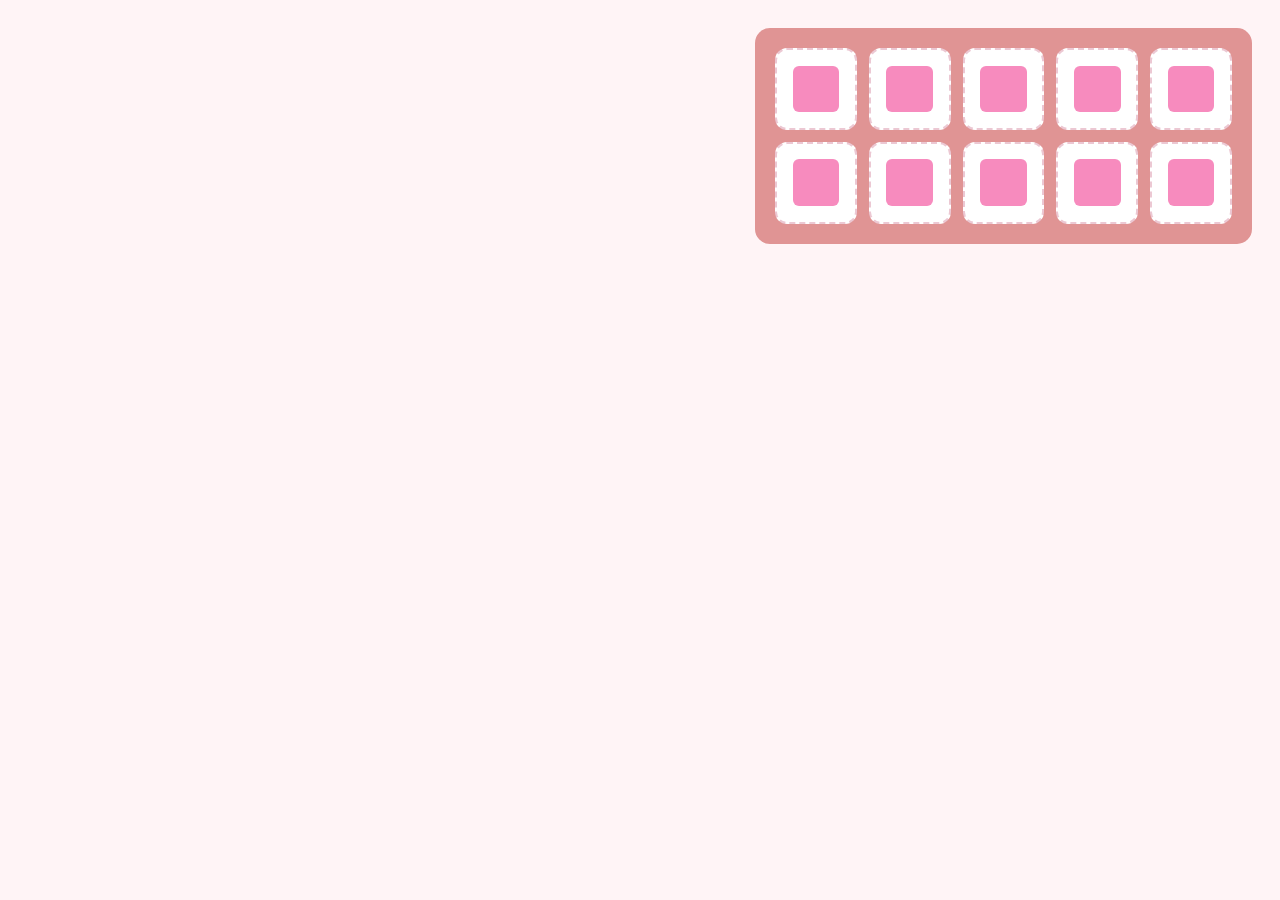
==== decorate.html @ acda9f18 "created a new HTML page for the user to view the saved photo and decorate. Added redirection to deco" ====
<!DOCTYPE html>
<html lang="en">
<head>
    <meta charset="UTF-8">
    <meta name="viewport" content="width=device-width", initial-scale="1.0">
    <title>Decorate Your Image</title>
    <link rel="stylesheet" href="decorate.css">
</head>

<body>
    <div class="decorate-page">
        <div class="photo-stage">
            <img id="finalPhoto" class="polaroid-photo"/>
        </div>

        <div class="stickerTray">
            <div class="stickerGrid">
                <div class="sticker-slot">
                    <div class="sticker-placeholder">
                    </div>
                </div>

                <div class="sticker-slot">
                    <div class="sticker-placeholder">
                    </div>
                </div>

                <div class="sticker-slot">
                    <div class="sticker-placeholder">
                    </div>
                </div>

                <div class="sticker-slot">
                    <div class="sticker-placeholder">
                    </div>
                </div>

                <div class="sticker-slot">
                    <div class="sticker-placeholder">
                    </div>
                </div>

                <div class="sticker-slot">
                    <div class="sticker-placeholder">
                    </div>
                </div>

                <div class="sticker-slot">
                    <div class="sticker-placeholder">
                    </div>
                </div>

                <div class="sticker-slot">
                    <div class="sticker-placeholder">
                    </div>
                </div>

                <div class="sticker-slot">
                    <div class="sticker-placeholder">
                    </div>
                </div>

                <div class="sticker-slot">
                    <div class="sticker-placeholder">
                    </div>
                </div>

            </div>
        </div>
        
    </div>
</body>

</html>
---- decorate.css ----
/*CSS for decorate page*/
body {
    background-color: #fff4f6;
}

.decorate-page {
    display: flex;
    flex-wrap: wrap;
    justify-content: center;
    align-items: flex-start;
    gap: 30px;
    padding: 20px;
}

.photo-stage {
    flex: 1 1 350px;
    display: flex;
    justify-content: center;
}

.stickerTray {
    flex: 1 1 150px;
    background-image: radial-gradient(circle, #f1cccc 1 px, transparent 1 px);
    background-size: 16px 16px;
    background-color: #e09494;
    border-radius: 15px;
    padding: 20px;
    box-sizing: border-box;
}

.stickerGrid {
    display: grid;
    grid-template-columns: repeat(auto-fill, minmax(80px, 1fr));
    gap: 12px;
}

.sticker-slot {
    background-color: #ffffff;
    border: 2px dashed #ecc8d3;
    border-radius: 12px;
    aspect-ratio: 1 / 1;
    display: flex;
    align-items: center;
    justify-content: center;
    cursor: pointer;
    transition: transform 0.16s  ease;
}

.sticker-slot:hover {
    transform: scale(1.05);
}

.sticker-placeholder {
    width: 60%;
    height: 60%;
    background-color: #f78bbe;
    border-radius: 6px;
}
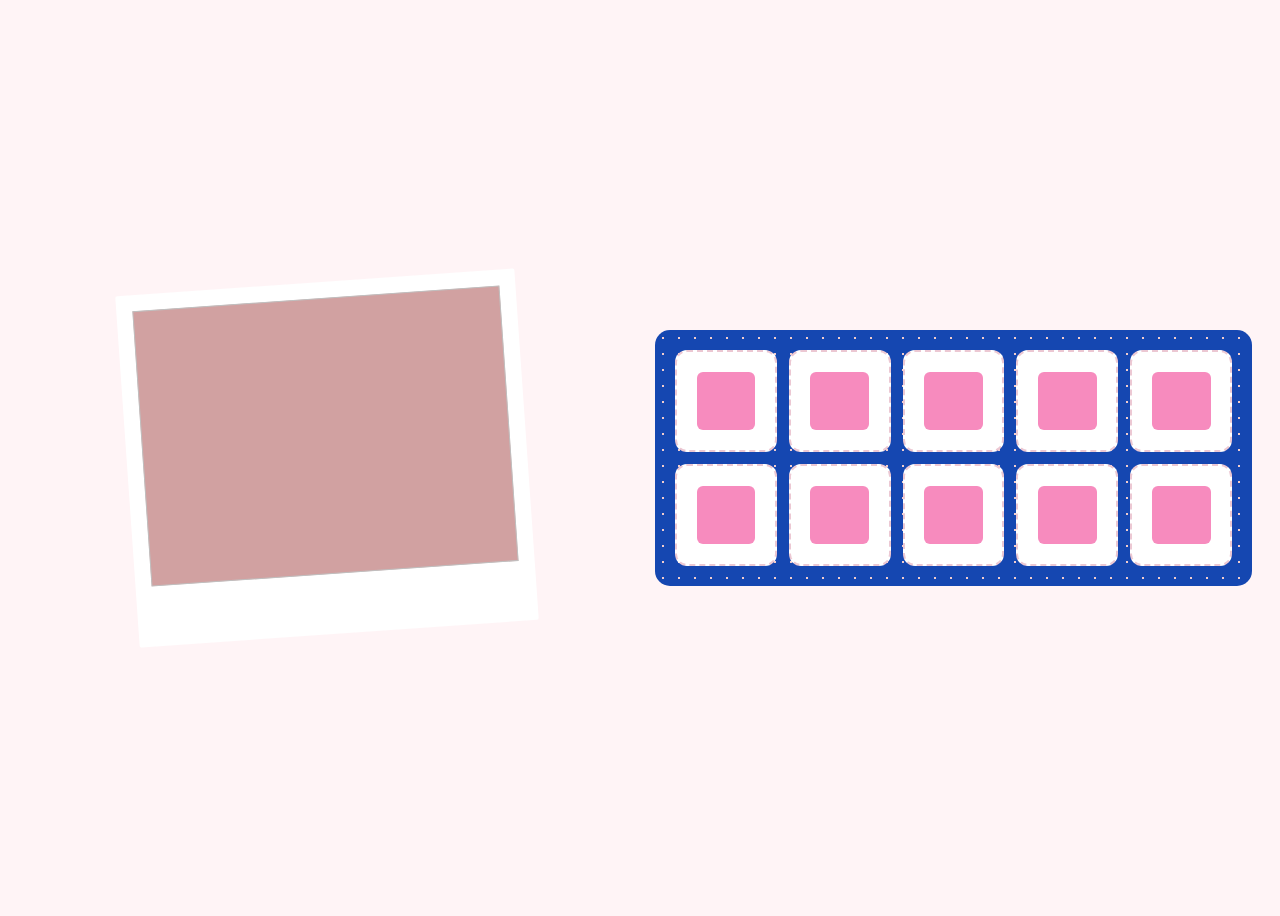
==== commit b5292378: "changed structure" ====
--- a/decorate.html
+++ b/decorate.html
@@ -10,7 +10,9 @@
 <body>
     <div class="decorate-page">
         <div class="photo-stage">
-            <img id="finalPhoto" class="polaroid-photo"/>
+            <div class="polaroid-frame">
+                <img id="finalPhoto" class="polaroid-photo"/>
+            </div>
         </div>
 
         <div class="stickerTray">
@@ -71,4 +73,6 @@
     </div>
 </body>
 
+<script src="decorate.js"></script>
+
 </html>
--- a/decorate.css
+++ b/decorate.css
@@ -7,22 +7,24 @@
     display: flex;
     flex-wrap: wrap;
     justify-content: center;
-    align-items: flex-start;
+    align-items: center;
     gap: 30px;
     padding: 20px;
+    min-height: 100vh;
+    box-sizing: border-box;
 }
 
 .photo-stage {
-    flex: 1 1 350px;
+    flex: 1 1 400px;
     display: flex;
     justify-content: center;
 }
 
 .stickerTray {
-    flex: 1 1 150px;
-    background-image: radial-gradient(circle, #f1cccc 1 px, transparent 1 px);
+    flex: 1 1 400px;
+    background-image: radial-gradient(circle, #f1cccc 1px, transparent 1px);
     background-size: 16px 16px;
-    background-color: #e09494;
+    background-color: #1547b1;
     border-radius: 15px;
     padding: 20px;
     box-sizing: border-box;
@@ -30,7 +32,7 @@
 
 .stickerGrid {
     display: grid;
-    grid-template-columns: repeat(auto-fill, minmax(80px, 1fr));
+    grid-template-columns: repeat(5, 1fr);
     gap: 12px;
 }
 
@@ -55,4 +57,38 @@
     height: 60%;
     background-color: #f78bbe;
     border-radius: 6px;
+}
+
+.polaroid-frame {
+    background-color: #ffffff;
+    padding: 16px 16px 60px 16px;
+    box-shadow: 0 12px 25px rgba(0, 0, 0, 0,25);
+    border-radius: 2px;
+    transform: rotate(-4deg);
+    max-width: 400px;
+    width: 100%;
+    box-sizing: border-box;
+
+    opacity: 0;
+    animation: fadeInPhoto 1s ease forwards;
+}
+
+@keyframes fadeInPhoto {
+    0% {
+        opacity: 0;
+        transform: rotate(-4deg) translateY(20px);
+    }
+
+    100% {
+        opacity: 1;
+        transform: rotate(-4deg) translateY(0);
+    }
+}
+
+.polaroid-photo {
+    width: 100%;
+    max-width: 400px;
+    display: block;
+    aspect-ratio: 4 / 3;
+    background-color: #d1a1a1;
 }
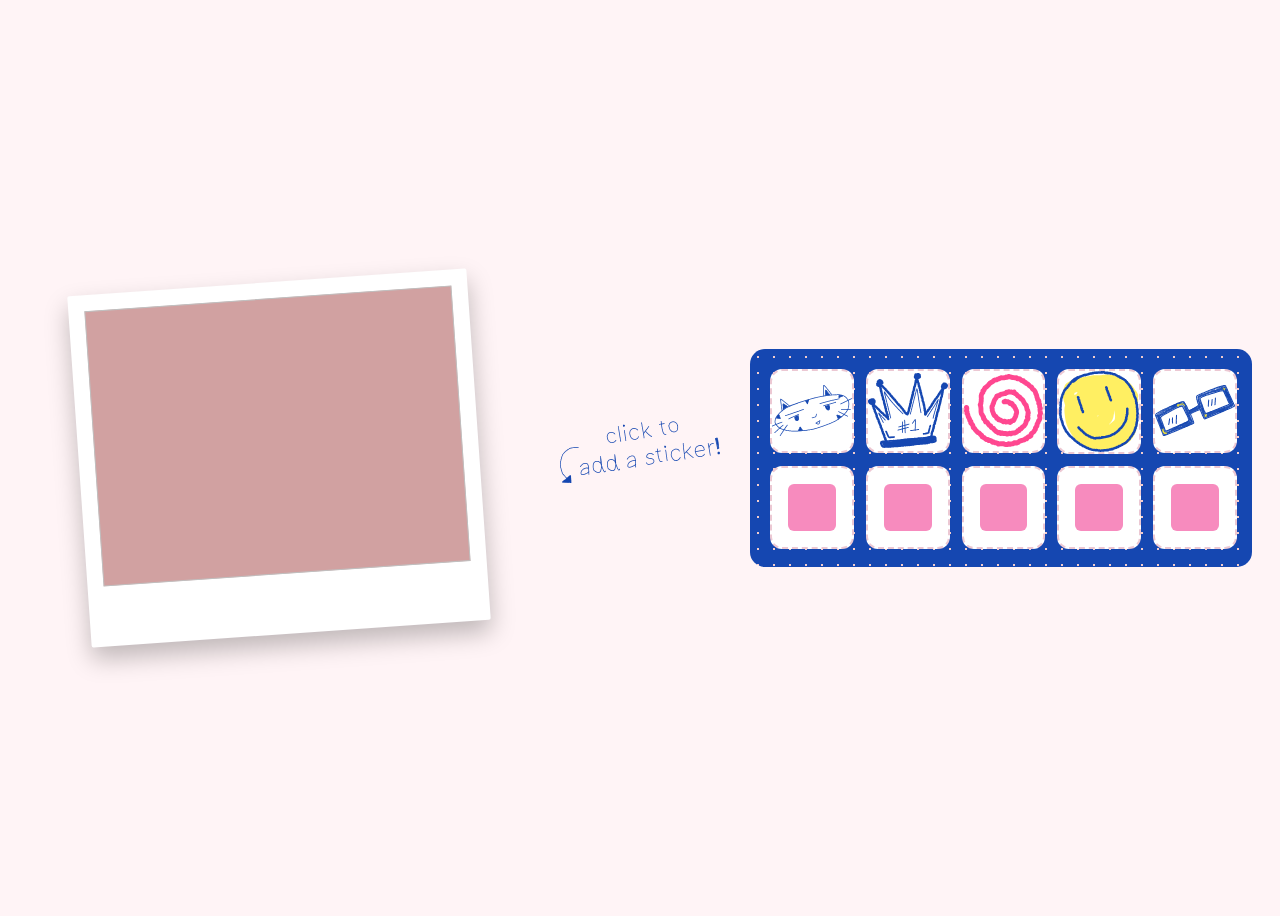
==== commit e1b33e95: "fixed text" ====
--- a/decorate.html
+++ b/decorate.html
@@ -15,11 +15,29 @@
             </div>
         </div>
 
+        <img src="Assets/click-to-add-sticker-btn.svg" alt="Click to Add Sticker!" class="tray-label"/>
+
         <div class="stickerTray">
+
             <div class="stickerGrid">
                 <div class="sticker-slot">
-                    <div class="sticker-placeholder">
-                    </div>
+                    <img src="Assets/Stickers/cat-sticker.svg" alt="Cat Sticker" class="sticker-icon"/>
+                </div>
+
+                <div class="sticker-slot">
+                    <img src="Assets/Stickers/doodle-crown-sticker.svg" alt="Crown Doodle Sticker" class="sticker-icon"/>
+                </div>
+
+                <div class="sticker-slot">
+                    <img src="Assets/Stickers/spiral-doodle-sticker.svg" alt="Spiral Doodle Sticker" class="sticker-icon"/>
+                </div>
+
+                <div class="sticker-slot">
+                    <img src="Assets/Stickers/smiley-sticker.svg" alt="Smiley Sticker" class="sticker-icon"/>
+                </div>
+
+                <div class="sticker-slot">
+                    <img src="Assets/Stickers/glasses-sticker.svg" alt="Glasses Sticker" class="sticker-icon"/>
                 </div>
 
                 <div class="sticker-slot">
@@ -47,28 +65,10 @@
                     </div>
                 </div>
 
-                <div class="sticker-slot">
-                    <div class="sticker-placeholder">
-                    </div>
-                </div>
-
-                <div class="sticker-slot">
-                    <div class="sticker-placeholder">
-                    </div>
-                </div>
-
-                <div class="sticker-slot">
-                    <div class="sticker-placeholder">
-                    </div>
-                </div>
-
-                <div class="sticker-slot">
-                    <div class="sticker-placeholder">
-                    </div>
-                </div>
-
+                
             </div>
         </div>
+    </div>
         
     </div>
 </body>
--- a/decorate.css
+++ b/decorate.css
@@ -20,8 +20,15 @@
     justify-content: center;
 }
 
+.tray-label {
+    width: 160px;
+    height: auto;
+    margin-bottom: 12px;
+    display: flex;
+}
+
 .stickerTray {
-    flex: 1 1 400px;
+    flex: 1 1 400px; 
     background-image: radial-gradient(circle, #f1cccc 1px, transparent 1px);
     background-size: 16px 16px;
     background-color: #1547b1;
@@ -62,7 +69,7 @@
 .polaroid-frame {
     background-color: #ffffff;
     padding: 16px 16px 60px 16px;
-    box-shadow: 0 12px 25px rgba(0, 0, 0, 0,25);
+    box-shadow: 0 12px 25px rgba(0, 0, 0, 0.25);
     border-radius: 2px;
     transform: rotate(-4deg);
     max-width: 400px;
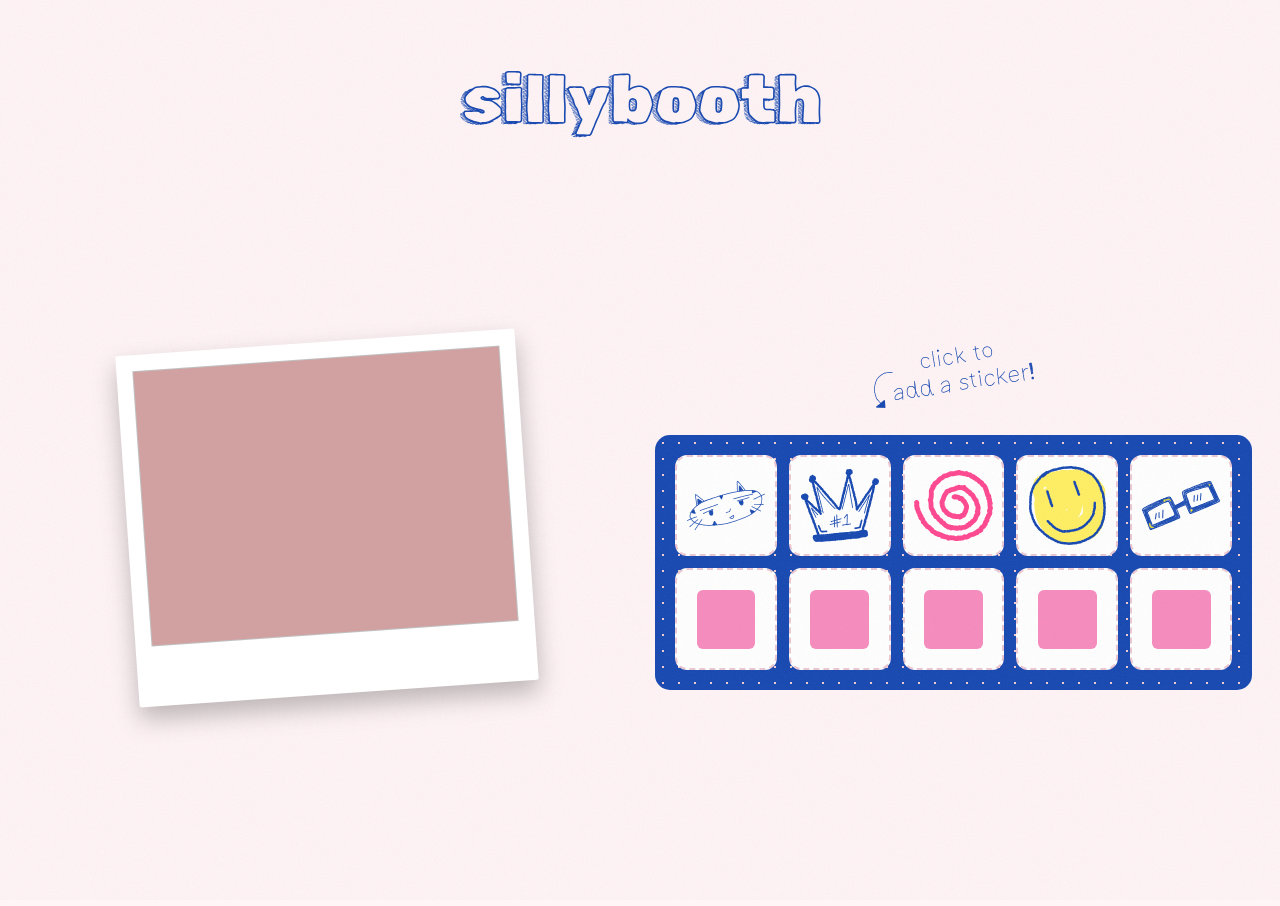
==== commit e975f307: "added background" ====
--- a/decorate.html
+++ b/decorate.html
@@ -8,6 +8,11 @@
 </head>
 
 <body>
+    <header class="app-header">
+        <!--logo display-->
+        <img src="Assets/sillybooth.svg" alt="sillybooth-logo" class="site-logo"/>
+    </header>
+
     <div class="decorate-page">
         <div class="photo-stage">
             <div class="polaroid-frame">
@@ -15,7 +20,8 @@
             </div>
         </div>
 
-        <img src="Assets/click-to-add-sticker-btn.svg" alt="Click to Add Sticker!" class="tray-label"/>
+        <div class="sticker-tray-column">
+            <img src="Assets/click-to-add-sticker-btn.svg" alt="Click to Add Sticker!" class="tray-label"/>
 
         <div class="stickerTray">
 
@@ -68,6 +74,8 @@
                 
             </div>
         </div>
+        </div>
+         
     </div>
         
     </div>
--- a/decorate.css
+++ b/decorate.css
@@ -1,6 +1,27 @@
 /*CSS for decorate page*/
 body {
     background-color: #fff4f6;
+    position: relative;
+}
+
+body::before {
+    content: "";
+    position: fixed;
+    top: 0;
+    left: 0;
+    width: 100%;
+    height: 100%;
+    pointer-events: none;
+    opacity: 0.08;
+    background-image: url("data:image/svg+xml,%3Csvg xmlns='http://www.w3.org/2000/svg'%3E%3Cfilter id='noise'%3E%3CfeTurbulence type='fractalNoise' baseFrequency='0.9' numOctaves='4' stitchTiles='stitch'/%3E%3C/filter%3E%3Crect width='100%25' height='100%25' filter='url(%23noise)'/%3E%3C/svg%3E");
+    z-index: 0;
+}
+
+.app-header {
+    display: flex;
+    justify-content: center;
+    padding-top: 5%;
+    flex-shrink: 0;
 }
 
 .decorate-page {
@@ -10,7 +31,7 @@
     align-items: center;
     gap: 30px;
     padding: 20px;
-    min-height: 100vh;
+    min-height: calc(100vh - 140px);
     box-sizing: border-box;
 }
 
@@ -20,21 +41,35 @@
     justify-content: center;
 }
 
+.sticker-tray-column {
+    display: flex;
+    flex-direction: column;
+    align-items: center;
+    flex: 1 1 400px;
+}
+
 .tray-label {
     width: 160px;
     height: auto;
-    margin-bottom: 12px;
+    margin-bottom: 27px;
     display: flex;
 }
 
 .stickerTray {
-    flex: 1 1 400px; 
+    width: 100%;
     background-image: radial-gradient(circle, #f1cccc 1px, transparent 1px);
     background-size: 16px 16px;
     background-color: #1547b1;
     border-radius: 15px;
     padding: 20px;
     box-sizing: border-box;
+}
+
+.sticker-icon {
+    width: 80%;
+    height: 80%;
+    object-fit: contain;
+    display: block;
 }
 
 .stickerGrid {
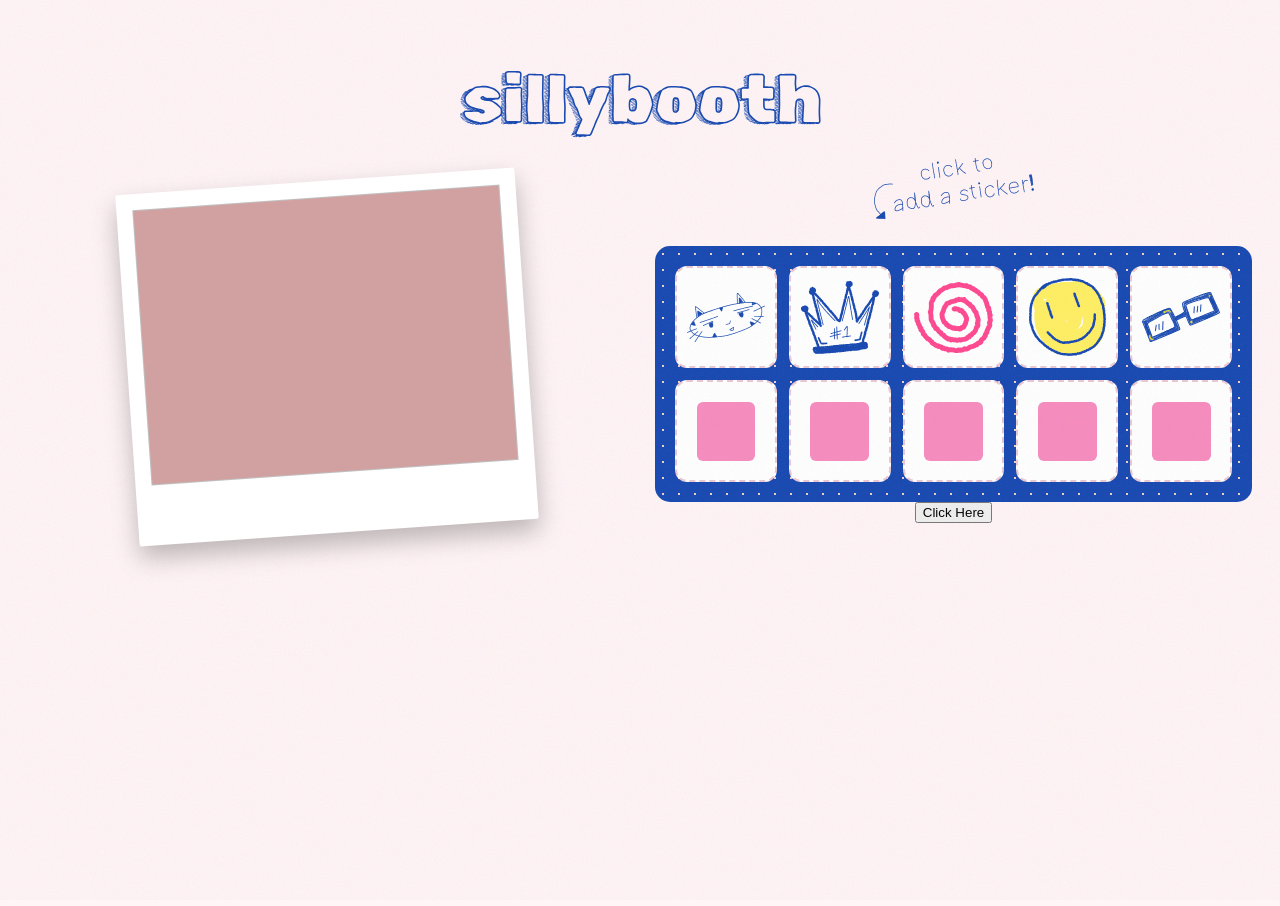
==== commit e840d98f: "fixed layout in decorate.css" ====
--- a/decorate.html
+++ b/decorate.html
@@ -70,10 +70,11 @@
                     <div class="sticker-placeholder">
                     </div>
                 </div>
-
                 
             </div>
+
         </div>
+        <button>Click Here</button>
         </div>
          
     </div>
--- a/decorate.css
+++ b/decorate.css
@@ -28,7 +28,7 @@
     display: flex;
     flex-wrap: wrap;
     justify-content: center;
-    align-items: center;
+    align-items: flex-start;
     gap: 30px;
     padding: 20px;
     min-height: calc(100vh - 140px);
@@ -109,6 +109,7 @@
     transform: rotate(-4deg);
     max-width: 400px;
     width: 100%;
+    margin-top: 23px;
     box-sizing: border-box;
 
     opacity: 0;
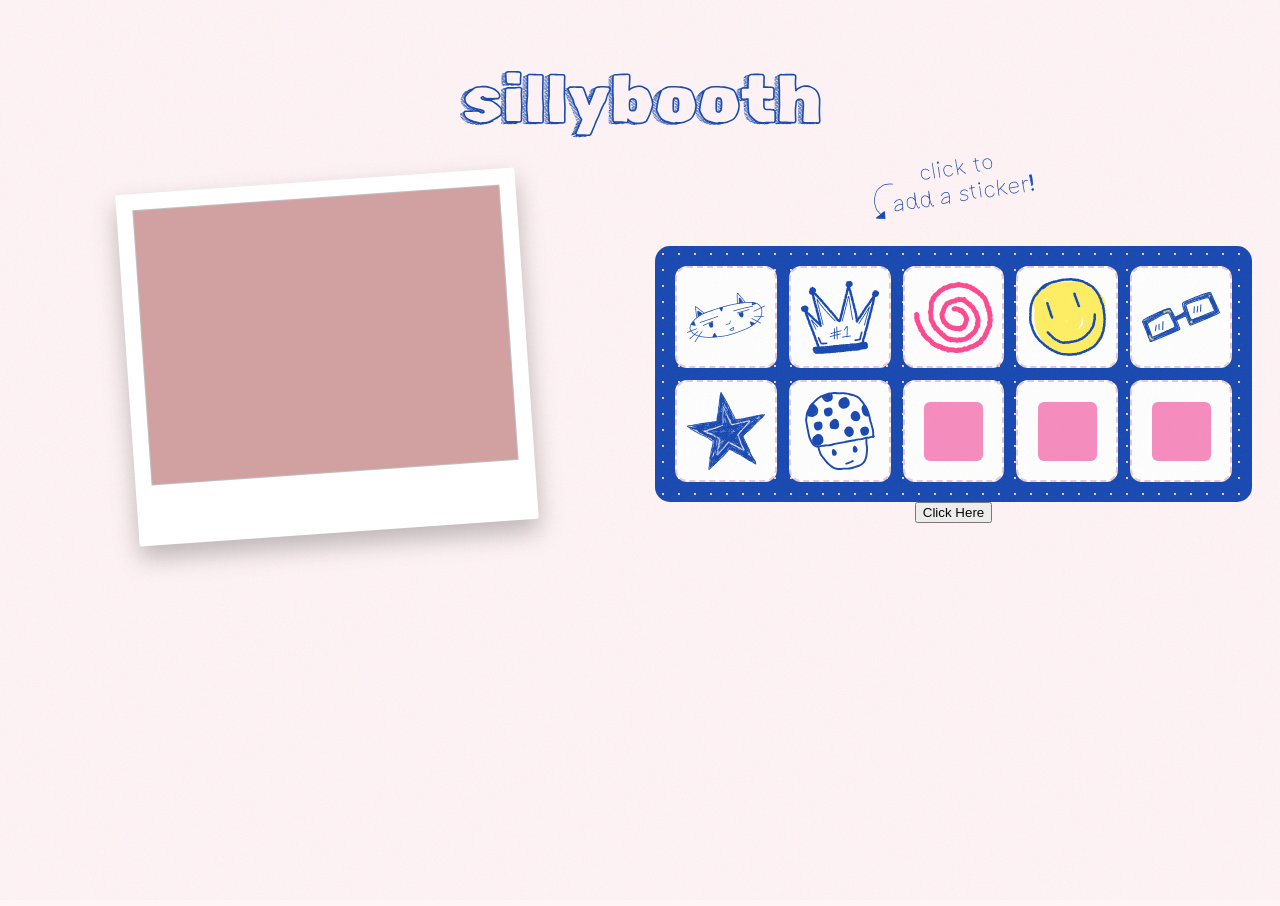
==== commit 5e490c77: "added more stickers" ====
--- a/decorate.html
+++ b/decorate.html
@@ -47,13 +47,11 @@
                 </div>
 
                 <div class="sticker-slot">
-                    <div class="sticker-placeholder">
-                    </div>
+                    <img src="Assets/Stickers/star-sticker.svg" alt="Star Sticker" class="sticker-icon"/>
                 </div>
 
                 <div class="sticker-slot">
-                    <div class="sticker-placeholder">
-                    </div>
+                    <img src="Assets/Stickers/character-sticker.svg" alt="Character Sticker" class="sticker-icon"/>
                 </div>
 
                 <div class="sticker-slot">
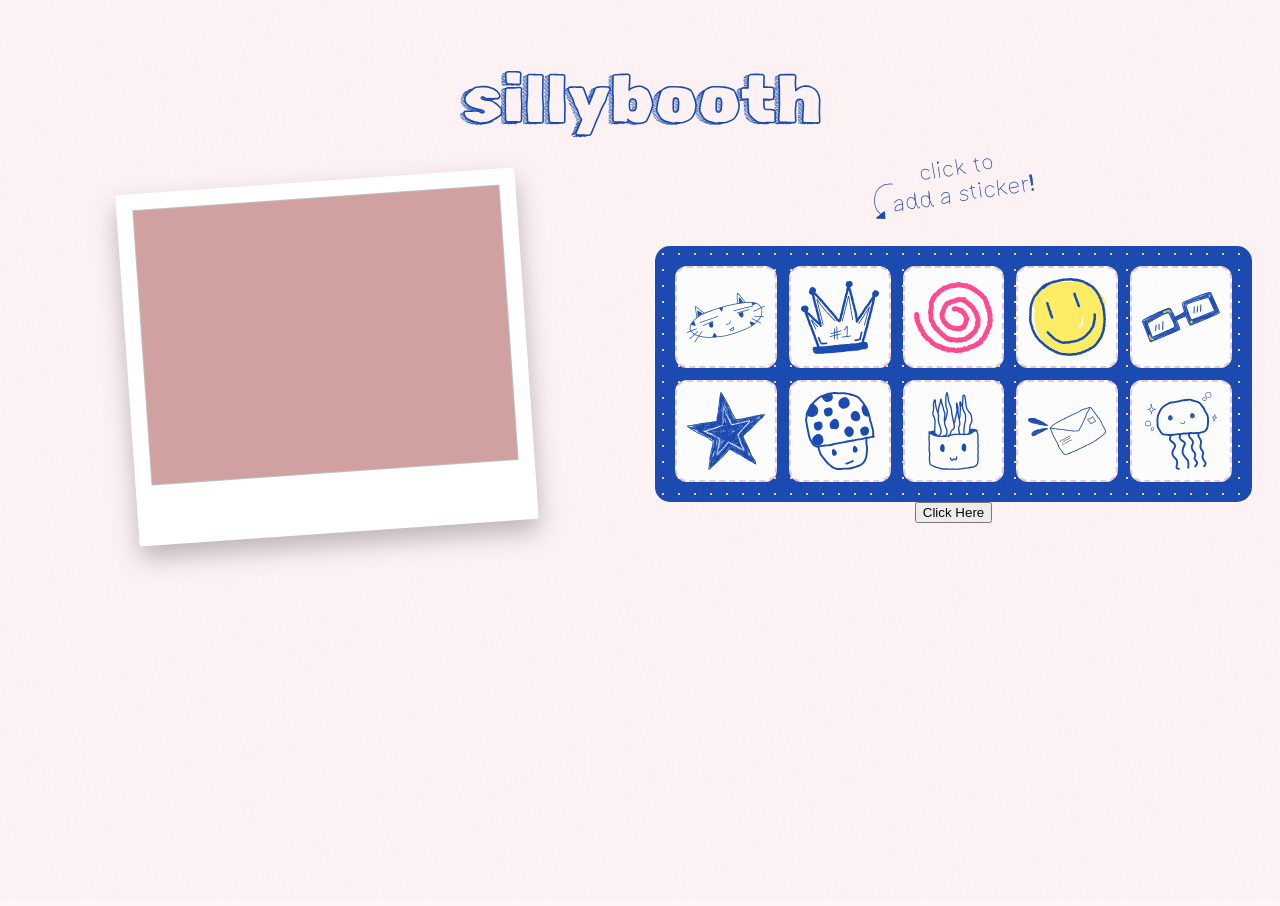
==== commit 3a20191c: "added new stickers" ====
--- a/decorate.html
+++ b/decorate.html
@@ -55,24 +55,21 @@
                 </div>
 
                 <div class="sticker-slot">
-                    <div class="sticker-placeholder">
-                    </div>
+                    <img src="Assets/Stickers/plant-sticker.svg" alt="Plant Sticker" class="sticker-icon"/>
                 </div>
 
                 <div class="sticker-slot">
-                    <div class="sticker-placeholder">
-                    </div>
+                    <img src="Assets/Stickers/letter-sticker.svg" alt="Letter Sticker" class="sticker-icon"/>
                 </div>
 
                 <div class="sticker-slot">
-                    <div class="sticker-placeholder">
-                    </div>
+                    <img src="Assets/Stickers/jellyfish-sticker.svg" alt="Jellyfish Sticker" class="sticker-icon"/>
                 </div>
                 
             </div>
 
         </div>
-        <button>Click Here</button>
+        <button >Click Here</button>
         </div>
          
     </div>
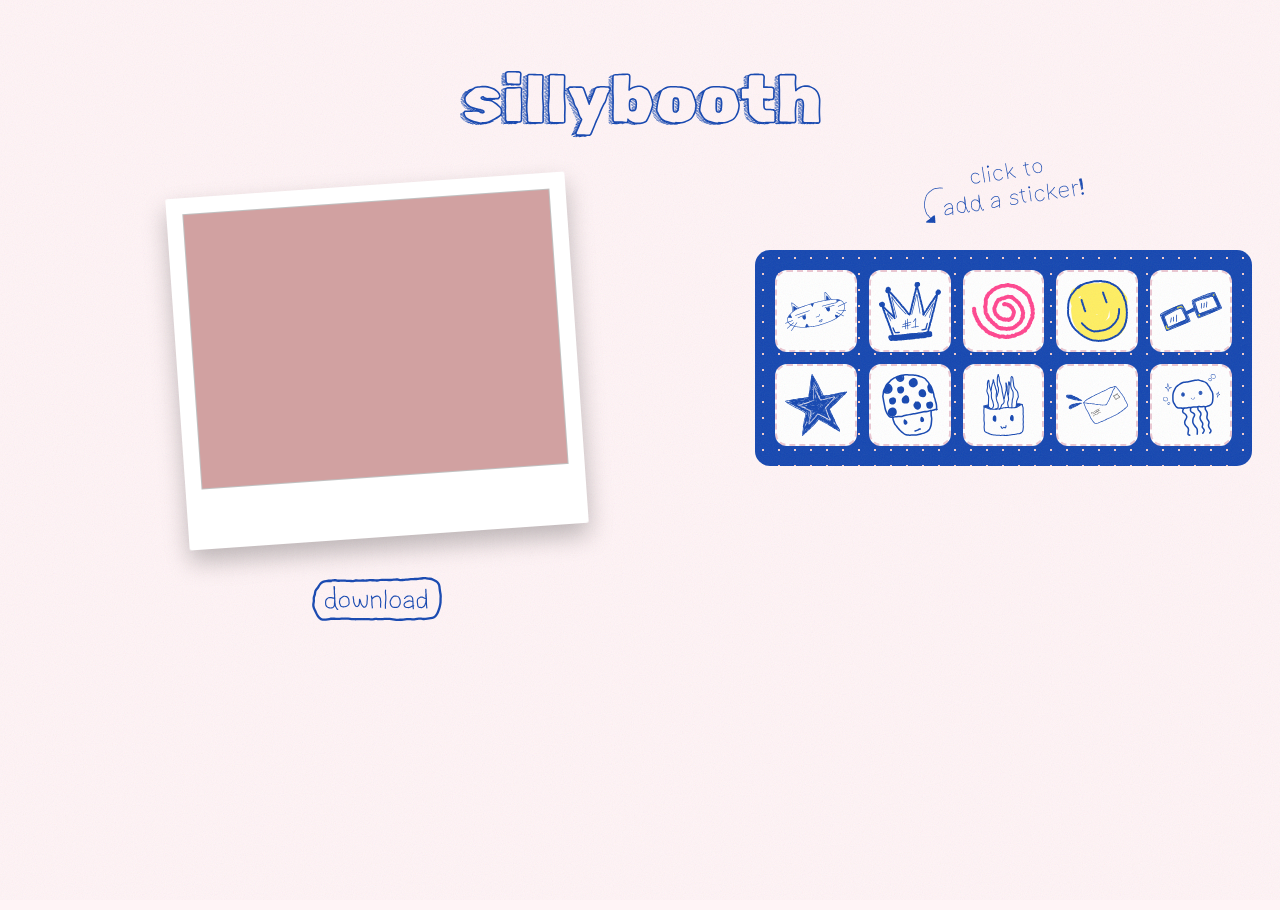
==== commit 5ef1884e: "added download button" ====
--- a/decorate.html
+++ b/decorate.html
@@ -10,14 +10,22 @@
 <body>
     <header class="app-header">
         <!--logo display-->
-        <img src="Assets/sillybooth.svg" alt="sillybooth-logo" class="site-logo"/>
+        <a href="index.html">
+            <img src="Assets/sillybooth.svg" alt="sillybooth-logo" class="site-logo"/>
+        </a>  
     </header>
 
     <div class="decorate-page">
         <div class="photo-stage">
             <div class="polaroid-frame">
-                <img id="finalPhoto" class="polaroid-photo"/>
+                <div class="polaroid-photo-wrap">
+                    <img id="finalPhoto" class="polaroid-photo"/>
+                </div>
             </div>
+
+            <button id="download-btn" class="download-button">
+                <img src="Assets/download-img.svg" alt="Download Image"/>
+            </button> 
         </div>
 
         <div class="sticker-tray-column">
@@ -69,7 +77,7 @@
             </div>
 
         </div>
-        <button >Click Here</button>
+        
         </div>
          
     </div>
--- a/decorate.css
+++ b/decorate.css
@@ -39,13 +39,15 @@
     flex: 1 1 400px;
     display: flex;
     justify-content: center;
-}
-
-.sticker-tray-column {
-    display: flex;
     flex-direction: column;
     align-items: center;
-    flex: 1 1 400px;
+}
+
+.sticker-tray-column {
+    display: flex;
+    flex-direction: column;
+    align-items: center;
+    flex: 1 1 200px;
 }
 
 .tray-label {
@@ -92,13 +94,6 @@
 
 .sticker-slot:hover {
     transform: scale(1.05);
-}
-
-.sticker-placeholder {
-    width: 60%;
-    height: 60%;
-    background-color: #f78bbe;
-    border-radius: 6px;
 }
 
 .polaroid-frame {
@@ -116,6 +111,11 @@
     animation: fadeInPhoto 1s ease forwards;
 }
 
+.polaroid-photo-wrap {
+    position: relative;
+    width: 100%;
+}
+
 @keyframes fadeInPhoto {
     0% {
         opacity: 0;
@@ -134,4 +134,72 @@
     display: block;
     aspect-ratio: 4 / 3;
     background-color: #d1a1a1;
+}
+
+.download-button {
+    margin-top: 40px;
+    background: none;
+    border: none;
+    padding: 0;
+    cursor: pointer;
+    width: 130px;
+    transition: transform 0.2s ease; 
+}
+
+.download-button img {
+    width: 100%;
+    height: auto;
+    object-fit: contain;
+}
+
+.download-button:hover {
+    transform: scale(1.1);
+}
+
+.placed-sticker {
+    position: absolute;
+    cursor: grab;
+    user-select: none;
+}
+
+.placed-sticker.selected {
+    outline: 2px dashed #1547b1;
+}
+
+.placed-sticker img {
+    width: 100%;
+    height: 100%;
+    display: block;
+    pointer-events: none;
+}
+
+.delete-handle {
+    display: none;
+    position: absolute;
+    top: -12px;
+    right: -12px;
+    width: 24px;
+    height: 24px;
+    border-radius: 50%;
+    background: #e63950;
+    color: #ffffff;
+    font-size: 14px;
+    line-height: 1;
+    cursor: pointer;
+}
+
+.resize-handle {
+    display: none;
+    position: absolute;
+    bottom: -8px;
+    right: -8px;
+    width: 14px;
+    height: 14px;
+    background: #1547b1;
+    border-radius: 50%;
+    cursor: nwse-resize;
+}
+
+.placed-sticker.selected .delete-handle, .placed-sticker.selected .resize-handle {
+    display: block;
 }
